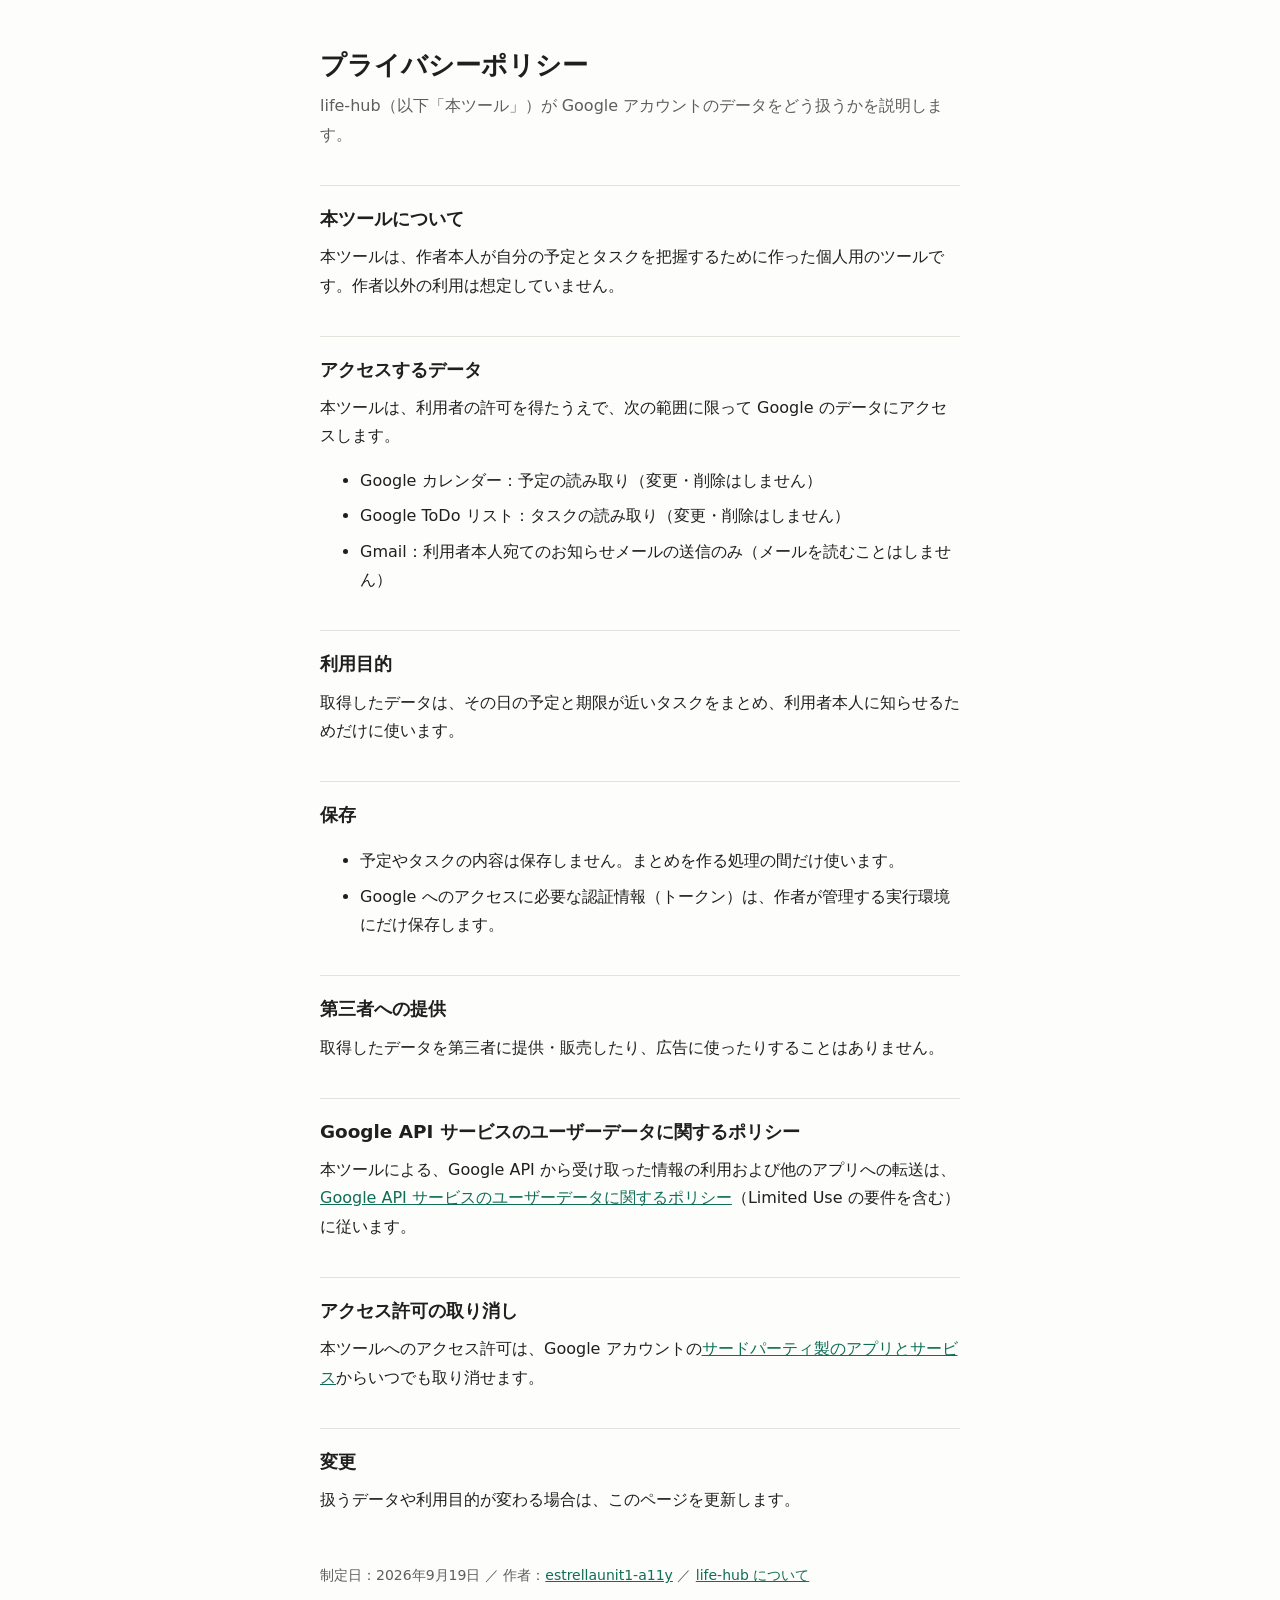
==== life-hub/privacy.html @ ae3b40b2 "life-hub の紹介ページとプライバシーポリシーを追加 Google の OAuth 同意画面を本番環境にするには、ホームページと プライバシーポリシーの公開 URL が必要なため。  Co-Au" ====
<!doctype html>
<html lang="ja">
<head>
<meta charset="utf-8">
<meta name="viewport" content="width=device-width, initial-scale=1">
<title>プライバシーポリシー | life-hub</title>
<meta name="description" content="life-hub が Google アカウントのデータをどう扱うか">
<link rel="stylesheet" href="../style.css">
</head>
<body>
<main>
  <h1>プライバシーポリシー</h1>
  <p class="lead">life-hub（以下「本ツール」）が Google アカウントのデータをどう扱うかを説明します。</p>

  <h2>本ツールについて</h2>
  <p>本ツールは、作者本人が自分の予定とタスクを把握するために作った個人用のツールです。作者以外の利用は想定していません。</p>

  <h2>アクセスするデータ</h2>
  <p>本ツールは、利用者の許可を得たうえで、次の範囲に限って Google のデータにアクセスします。</p>
  <ul>
    <li>Google カレンダー：予定の読み取り（変更・削除はしません）</li>
    <li>Google ToDo リスト：タスクの読み取り（変更・削除はしません）</li>
    <li>Gmail：利用者本人宛てのお知らせメールの送信のみ（メールを読むことはしません）</li>
  </ul>

  <h2>利用目的</h2>
  <p>取得したデータは、その日の予定と期限が近いタスクをまとめ、利用者本人に知らせるためだけに使います。</p>

  <h2>保存</h2>
  <ul>
    <li>予定やタスクの内容は保存しません。まとめを作る処理の間だけ使います。</li>
    <li>Google へのアクセスに必要な認証情報（トークン）は、作者が管理する実行環境にだけ保存します。</li>
  </ul>

  <h2>第三者への提供</h2>
  <p>取得したデータを第三者に提供・販売したり、広告に使ったりすることはありません。</p>

  <h2>Google API サービスのユーザーデータに関するポリシー</h2>
  <p>本ツールによる、Google API から受け取った情報の利用および他のアプリへの転送は、<a href="https://developers.google.com/terms/api-services-user-data-policy">Google API サービスのユーザーデータに関するポリシー</a>（Limited Use の要件を含む）に従います。</p>

  <h2>アクセス許可の取り消し</h2>
  <p>本ツールへのアクセス許可は、Google アカウントの<a href="https://myaccount.google.com/connections">サードパーティ製のアプリとサービス</a>からいつでも取り消せます。</p>

  <h2>変更</h2>
  <p>扱うデータや利用目的が変わる場合は、このページを更新します。</p>

  <footer>制定日：2026年9月19日 ／ 作者：<a href="https://github.com/estrellaunit1-a11y">estrellaunit1-a11y</a> ／ <a href="./">life-hub について</a></footer>
</main>
</body>
</html>
---- style.css ----
:root {
  --bg: #fdfdfc;
  --fg: #1f1f1d;
  --muted: #5f5e5a;
  --line: #e4e2da;
  --accent: #0f6e56;
}

@media (prefers-color-scheme: dark) {
  :root {
    --bg: #1b1b19;
    --fg: #ecebe6;
    --muted: #a9a79f;
    --line: #34332f;
    --accent: #5dcaa5;
  }
}

* {
  box-sizing: border-box;
}

body {
  margin: 0;
  background: var(--bg);
  color: var(--fg);
  font-family: system-ui, -apple-system, "Hiragino Sans", "Noto Sans JP", "Yu Gothic UI", sans-serif;
  line-height: 1.8;
}

main {
  max-width: 42rem;
  margin: 0 auto;
  padding: 3rem 1rem 4rem;
}

h1 {
  font-size: 1.6rem;
  line-height: 1.4;
  margin: 0 0 0.5rem;
}

h2 {
  font-size: 1.15rem;
  margin: 2.2rem 0 0.5rem;
  padding-top: 1rem;
  border-top: 1px solid var(--line);
}

p,
li {
  margin: 0.4rem 0;
}

.lead {
  color: var(--muted);
}

a {
  color: var(--accent);
}

footer {
  margin-top: 3rem;
  font-size: 0.875rem;
  color: var(--muted);
}
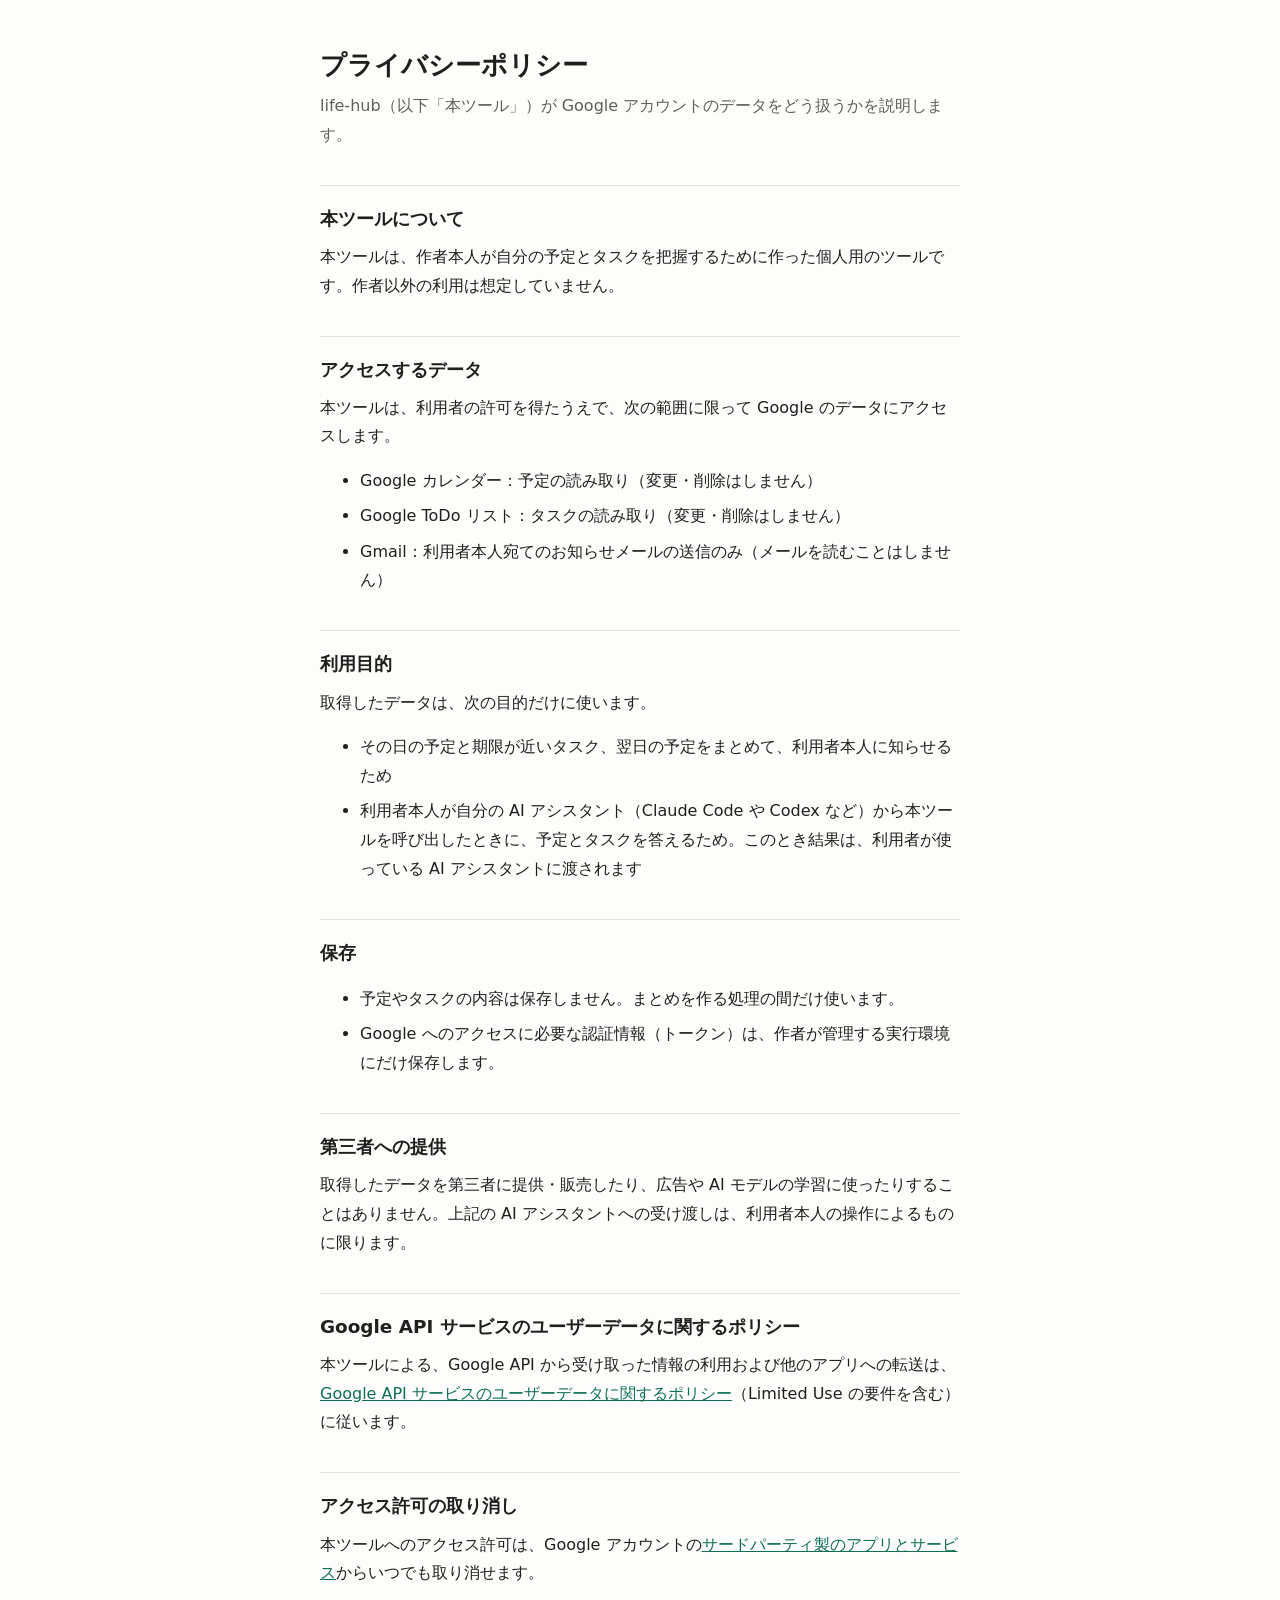
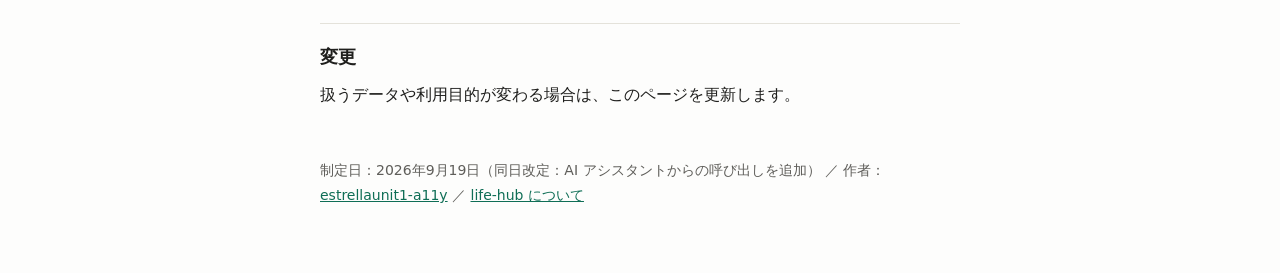
==== commit 8f4a474a: "プライバシーポリシーに AI アシスタントからの呼び出しを追記 life-hub に MCP サーバーを追加し、利用者本人の AI アシスタント（Claude Code・ Codex など）が予定とタ" ====
--- a/life-hub/privacy.html
+++ b/life-hub/privacy.html
@@ -24,7 +24,11 @@
   </ul>
 
   <h2>利用目的</h2>
-  <p>取得したデータは、その日の予定と期限が近いタスクをまとめ、利用者本人に知らせるためだけに使います。</p>
+  <p>取得したデータは、次の目的だけに使います。</p>
+  <ul>
+    <li>その日の予定と期限が近いタスク、翌日の予定をまとめて、利用者本人に知らせるため</li>
+    <li>利用者本人が自分の AI アシスタント（Claude Code や Codex など）から本ツールを呼び出したときに、予定とタスクを答えるため。このとき結果は、利用者が使っている AI アシスタントに渡されます</li>
+  </ul>
 
   <h2>保存</h2>
   <ul>
@@ -33,7 +37,7 @@
   </ul>
 
   <h2>第三者への提供</h2>
-  <p>取得したデータを第三者に提供・販売したり、広告に使ったりすることはありません。</p>
+  <p>取得したデータを第三者に提供・販売したり、広告や AI モデルの学習に使ったりすることはありません。上記の AI アシスタントへの受け渡しは、利用者本人の操作によるものに限ります。</p>
 
   <h2>Google API サービスのユーザーデータに関するポリシー</h2>
   <p>本ツールによる、Google API から受け取った情報の利用および他のアプリへの転送は、<a href="https://developers.google.com/terms/api-services-user-data-policy">Google API サービスのユーザーデータに関するポリシー</a>（Limited Use の要件を含む）に従います。</p>
@@ -44,7 +48,7 @@
   <h2>変更</h2>
   <p>扱うデータや利用目的が変わる場合は、このページを更新します。</p>
 
-  <footer>制定日：2026年9月19日 ／ 作者：<a href="https://github.com/estrellaunit1-a11y">estrellaunit1-a11y</a> ／ <a href="./">life-hub について</a></footer>
+  <footer>制定日：2026年9月19日（同日改定：AI アシスタントからの呼び出しを追加） ／ 作者：<a href="https://github.com/estrellaunit1-a11y">estrellaunit1-a11y</a> ／ <a href="./">life-hub について</a></footer>
 </main>
 </body>
 </html>
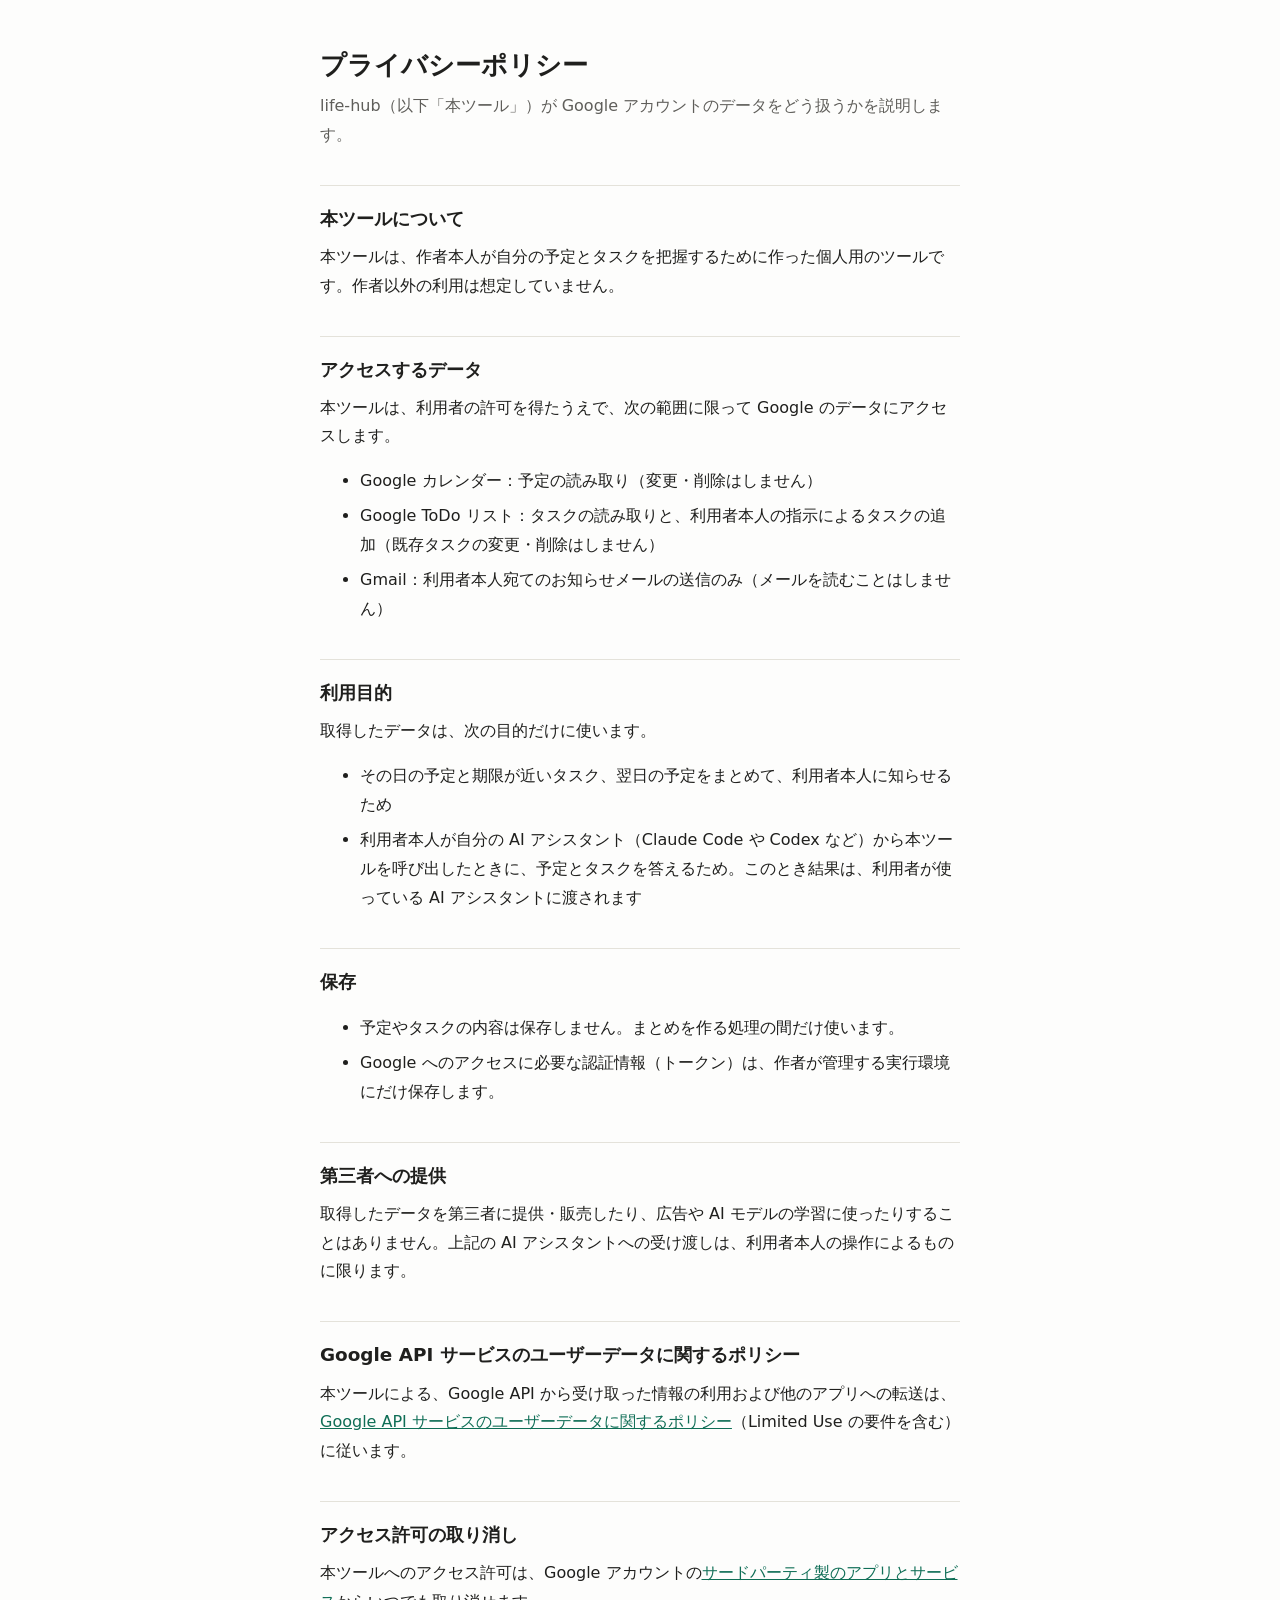
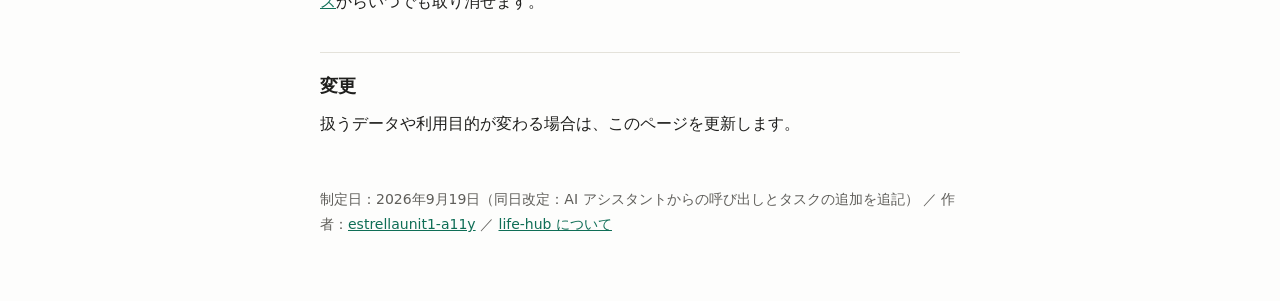
==== commit bc23b126: "プライバシーポリシーにタスクの追加を追記 life-hub が Google ToDo リストにタスクを追加できるようになるため （スコープを tasks.readonly から tasks に広げる" ====
--- a/life-hub/privacy.html
+++ b/life-hub/privacy.html
@@ -19,7 +19,7 @@
   <p>本ツールは、利用者の許可を得たうえで、次の範囲に限って Google のデータにアクセスします。</p>
   <ul>
     <li>Google カレンダー：予定の読み取り（変更・削除はしません）</li>
-    <li>Google ToDo リスト：タスクの読み取り（変更・削除はしません）</li>
+    <li>Google ToDo リスト：タスクの読み取りと、利用者本人の指示によるタスクの追加（既存タスクの変更・削除はしません）</li>
     <li>Gmail：利用者本人宛てのお知らせメールの送信のみ（メールを読むことはしません）</li>
   </ul>
 
@@ -48,7 +48,7 @@
   <h2>変更</h2>
   <p>扱うデータや利用目的が変わる場合は、このページを更新します。</p>
 
-  <footer>制定日：2026年9月19日（同日改定：AI アシスタントからの呼び出しを追加） ／ 作者：<a href="https://github.com/estrellaunit1-a11y">estrellaunit1-a11y</a> ／ <a href="./">life-hub について</a></footer>
+  <footer>制定日：2026年9月19日（同日改定：AI アシスタントからの呼び出しとタスクの追加を追記） ／ 作者：<a href="https://github.com/estrellaunit1-a11y">estrellaunit1-a11y</a> ／ <a href="./">life-hub について</a></footer>
 </main>
 </body>
 </html>
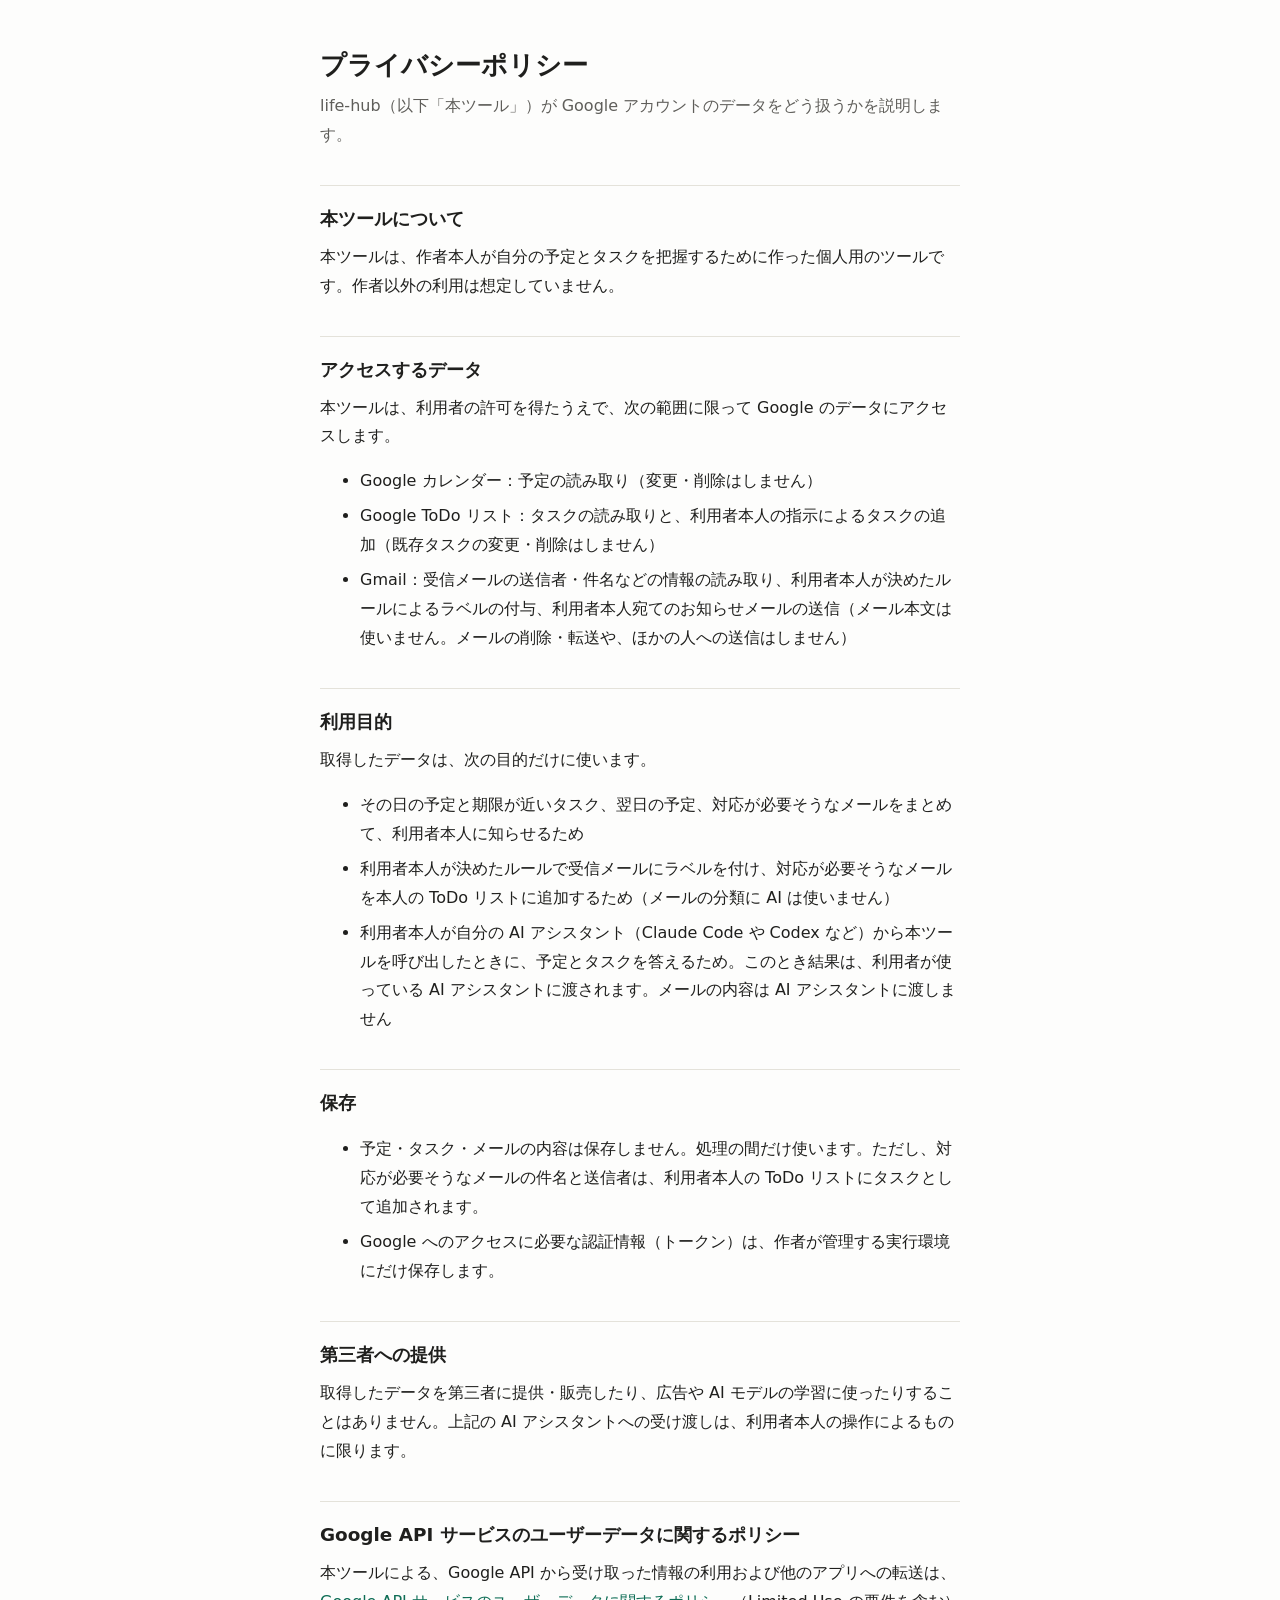
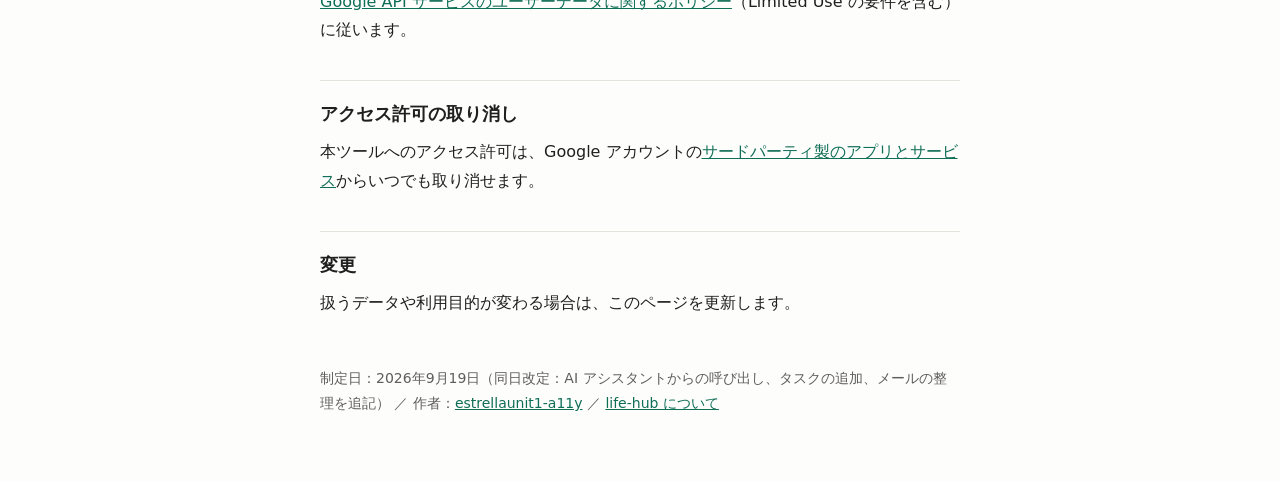
==== commit 4a364f4e: "プライバシーポリシーにメールの整理を追記 life-hub が Gmail のスコープに gmail.modify を加え、受信メールの送信者・件名を読んで ラベルを付け、要対応のメールを本人の To" ====
--- a/life-hub/privacy.html
+++ b/life-hub/privacy.html
@@ -20,19 +20,20 @@
   <ul>
     <li>Google カレンダー：予定の読み取り（変更・削除はしません）</li>
     <li>Google ToDo リスト：タスクの読み取りと、利用者本人の指示によるタスクの追加（既存タスクの変更・削除はしません）</li>
-    <li>Gmail：利用者本人宛てのお知らせメールの送信のみ（メールを読むことはしません）</li>
+    <li>Gmail：受信メールの送信者・件名などの情報の読み取り、利用者本人が決めたルールによるラベルの付与、利用者本人宛てのお知らせメールの送信（メール本文は使いません。メールの削除・転送や、ほかの人への送信はしません）</li>
   </ul>
 
   <h2>利用目的</h2>
   <p>取得したデータは、次の目的だけに使います。</p>
   <ul>
-    <li>その日の予定と期限が近いタスク、翌日の予定をまとめて、利用者本人に知らせるため</li>
-    <li>利用者本人が自分の AI アシスタント（Claude Code や Codex など）から本ツールを呼び出したときに、予定とタスクを答えるため。このとき結果は、利用者が使っている AI アシスタントに渡されます</li>
+    <li>その日の予定と期限が近いタスク、翌日の予定、対応が必要そうなメールをまとめて、利用者本人に知らせるため</li>
+    <li>利用者本人が決めたルールで受信メールにラベルを付け、対応が必要そうなメールを本人の ToDo リストに追加するため（メールの分類に AI は使いません）</li>
+    <li>利用者本人が自分の AI アシスタント（Claude Code や Codex など）から本ツールを呼び出したときに、予定とタスクを答えるため。このとき結果は、利用者が使っている AI アシスタントに渡されます。メールの内容は AI アシスタントに渡しません</li>
   </ul>
 
   <h2>保存</h2>
   <ul>
-    <li>予定やタスクの内容は保存しません。まとめを作る処理の間だけ使います。</li>
+    <li>予定・タスク・メールの内容は保存しません。処理の間だけ使います。ただし、対応が必要そうなメールの件名と送信者は、利用者本人の ToDo リストにタスクとして追加されます。</li>
     <li>Google へのアクセスに必要な認証情報（トークン）は、作者が管理する実行環境にだけ保存します。</li>
   </ul>
 
@@ -48,7 +49,7 @@
   <h2>変更</h2>
   <p>扱うデータや利用目的が変わる場合は、このページを更新します。</p>
 
-  <footer>制定日：2026年9月19日（同日改定：AI アシスタントからの呼び出しとタスクの追加を追記） ／ 作者：<a href="https://github.com/estrellaunit1-a11y">estrellaunit1-a11y</a> ／ <a href="./">life-hub について</a></footer>
+  <footer>制定日：2026年9月19日（同日改定：AI アシスタントからの呼び出し、タスクの追加、メールの整理を追記） ／ 作者：<a href="https://github.com/estrellaunit1-a11y">estrellaunit1-a11y</a> ／ <a href="./">life-hub について</a></footer>
 </main>
 </body>
 </html>
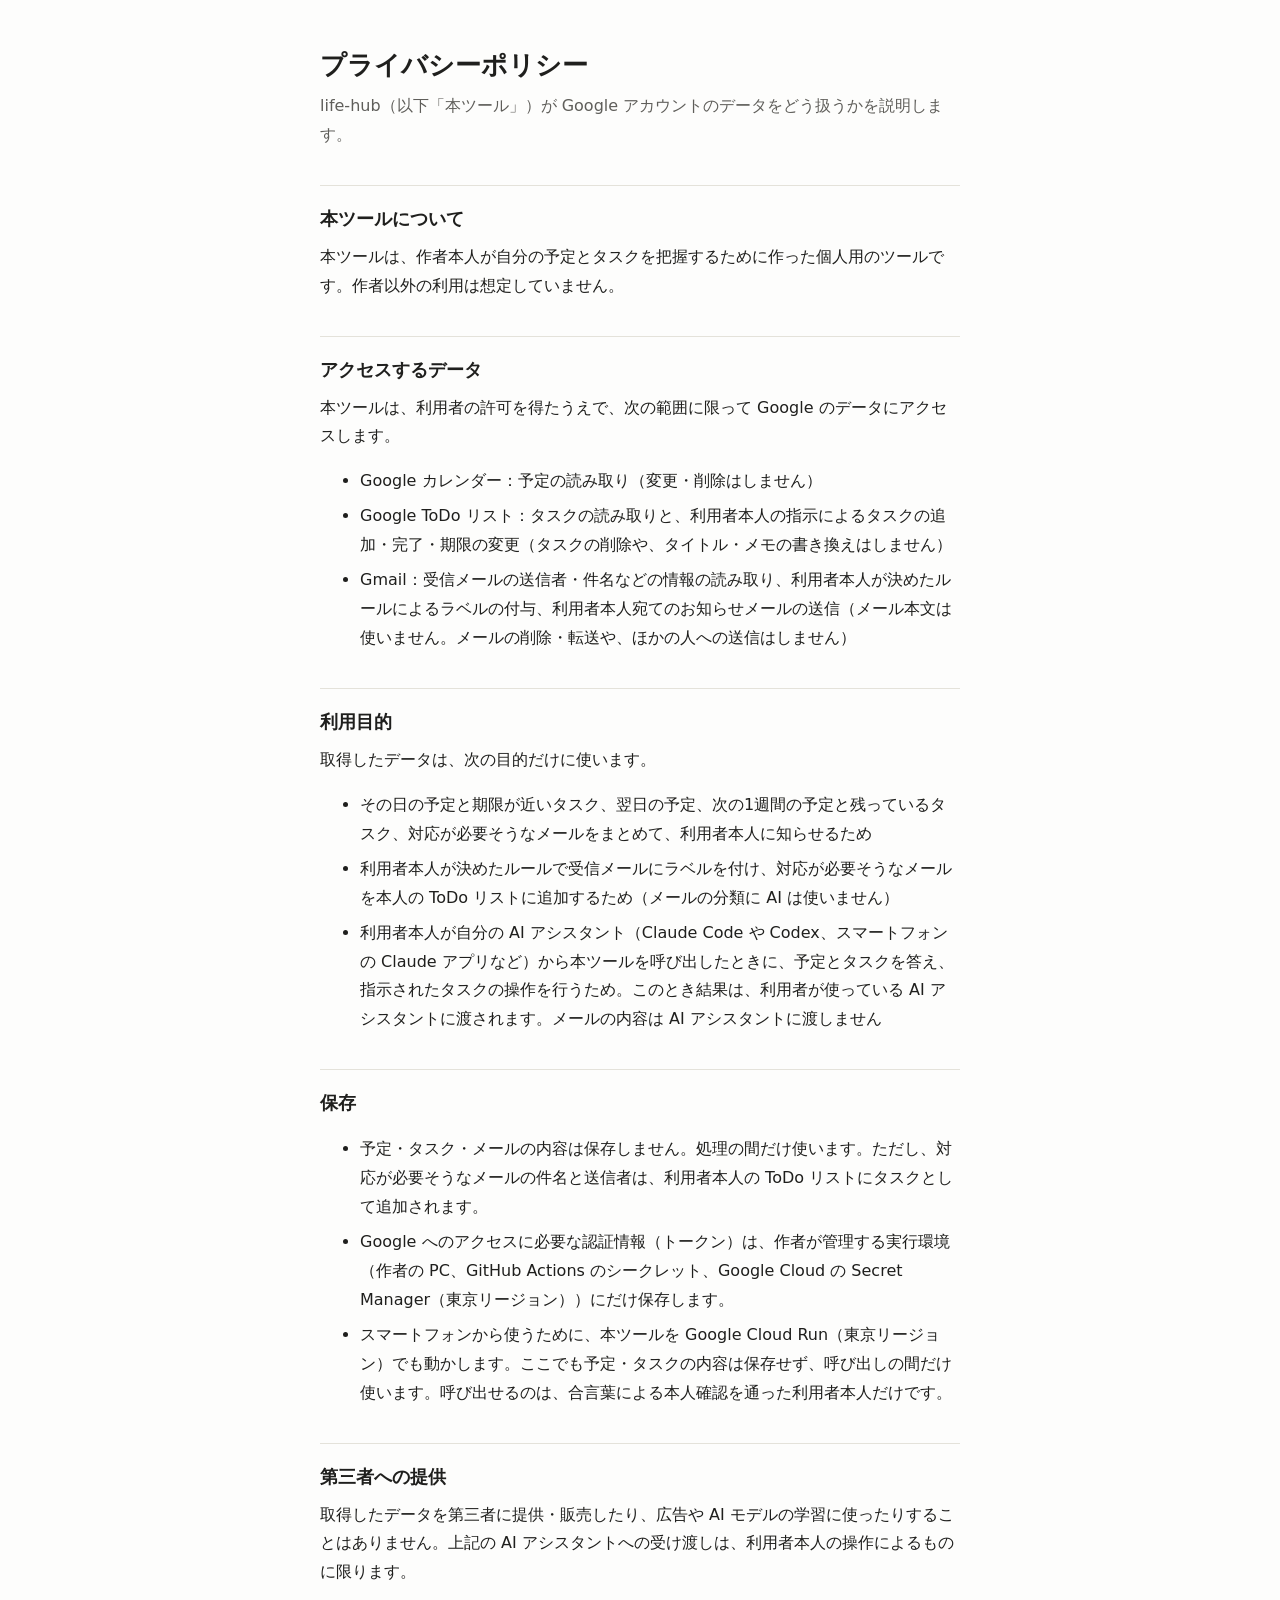
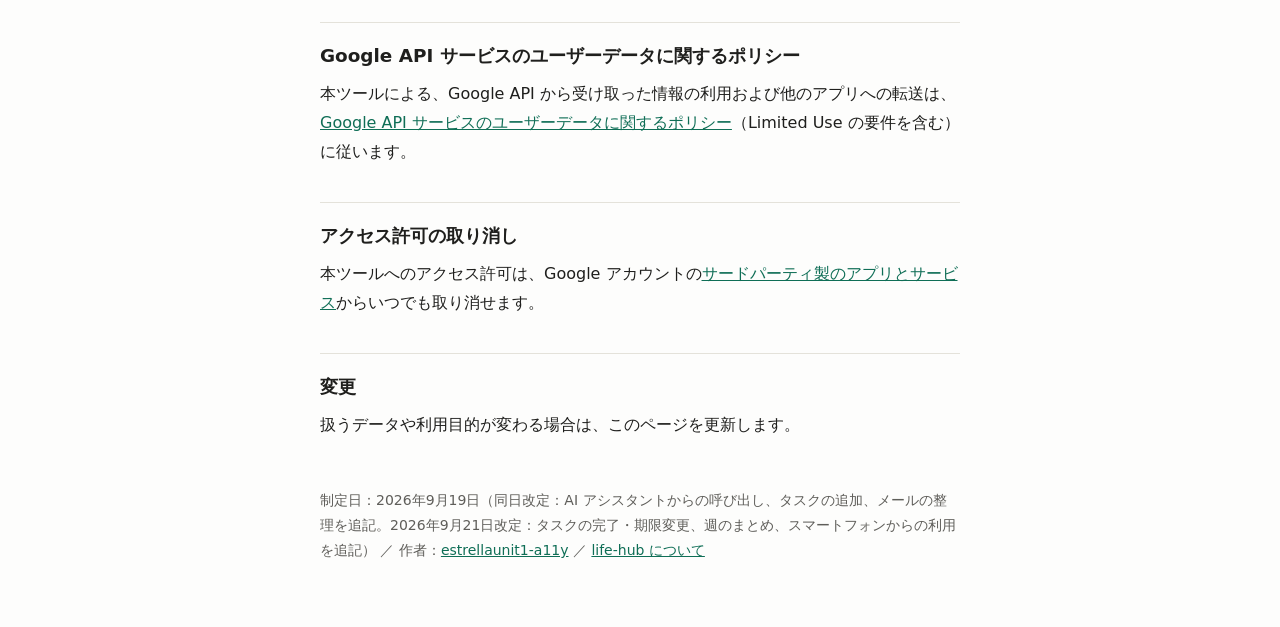
==== commit a6cab0b7: "プライバシーポリシーにタスクの完了・期限変更とスマホからの利用を追記 Co-Authored-By: Claude Opus 5 <noreply@anthropic.com>" ====
--- a/life-hub/privacy.html
+++ b/life-hub/privacy.html
@@ -19,22 +19,23 @@
   <p>本ツールは、利用者の許可を得たうえで、次の範囲に限って Google のデータにアクセスします。</p>
   <ul>
     <li>Google カレンダー：予定の読み取り（変更・削除はしません）</li>
-    <li>Google ToDo リスト：タスクの読み取りと、利用者本人の指示によるタスクの追加（既存タスクの変更・削除はしません）</li>
+    <li>Google ToDo リスト：タスクの読み取りと、利用者本人の指示によるタスクの追加・完了・期限の変更（タスクの削除や、タイトル・メモの書き換えはしません）</li>
     <li>Gmail：受信メールの送信者・件名などの情報の読み取り、利用者本人が決めたルールによるラベルの付与、利用者本人宛てのお知らせメールの送信（メール本文は使いません。メールの削除・転送や、ほかの人への送信はしません）</li>
   </ul>
 
   <h2>利用目的</h2>
   <p>取得したデータは、次の目的だけに使います。</p>
   <ul>
-    <li>その日の予定と期限が近いタスク、翌日の予定、対応が必要そうなメールをまとめて、利用者本人に知らせるため</li>
+    <li>その日の予定と期限が近いタスク、翌日の予定、次の1週間の予定と残っているタスク、対応が必要そうなメールをまとめて、利用者本人に知らせるため</li>
     <li>利用者本人が決めたルールで受信メールにラベルを付け、対応が必要そうなメールを本人の ToDo リストに追加するため（メールの分類に AI は使いません）</li>
-    <li>利用者本人が自分の AI アシスタント（Claude Code や Codex など）から本ツールを呼び出したときに、予定とタスクを答えるため。このとき結果は、利用者が使っている AI アシスタントに渡されます。メールの内容は AI アシスタントに渡しません</li>
+    <li>利用者本人が自分の AI アシスタント（Claude Code や Codex、スマートフォンの Claude アプリなど）から本ツールを呼び出したときに、予定とタスクを答え、指示されたタスクの操作を行うため。このとき結果は、利用者が使っている AI アシスタントに渡されます。メールの内容は AI アシスタントに渡しません</li>
   </ul>
 
   <h2>保存</h2>
   <ul>
     <li>予定・タスク・メールの内容は保存しません。処理の間だけ使います。ただし、対応が必要そうなメールの件名と送信者は、利用者本人の ToDo リストにタスクとして追加されます。</li>
-    <li>Google へのアクセスに必要な認証情報（トークン）は、作者が管理する実行環境にだけ保存します。</li>
+    <li>Google へのアクセスに必要な認証情報（トークン）は、作者が管理する実行環境（作者の PC、GitHub Actions のシークレット、Google Cloud の Secret Manager（東京リージョン））にだけ保存します。</li>
+    <li>スマートフォンから使うために、本ツールを Google Cloud Run（東京リージョン）でも動かします。ここでも予定・タスクの内容は保存せず、呼び出しの間だけ使います。呼び出せるのは、合言葉による本人確認を通った利用者本人だけです。</li>
   </ul>
 
   <h2>第三者への提供</h2>
@@ -49,7 +50,7 @@
   <h2>変更</h2>
   <p>扱うデータや利用目的が変わる場合は、このページを更新します。</p>
 
-  <footer>制定日：2026年9月19日（同日改定：AI アシスタントからの呼び出し、タスクの追加、メールの整理を追記） ／ 作者：<a href="https://github.com/estrellaunit1-a11y">estrellaunit1-a11y</a> ／ <a href="./">life-hub について</a></footer>
+  <footer>制定日：2026年9月19日（同日改定：AI アシスタントからの呼び出し、タスクの追加、メールの整理を追記。2026年9月21日改定：タスクの完了・期限変更、週のまとめ、スマートフォンからの利用を追記） ／ 作者：<a href="https://github.com/estrellaunit1-a11y">estrellaunit1-a11y</a> ／ <a href="./">life-hub について</a></footer>
 </main>
 </body>
 </html>
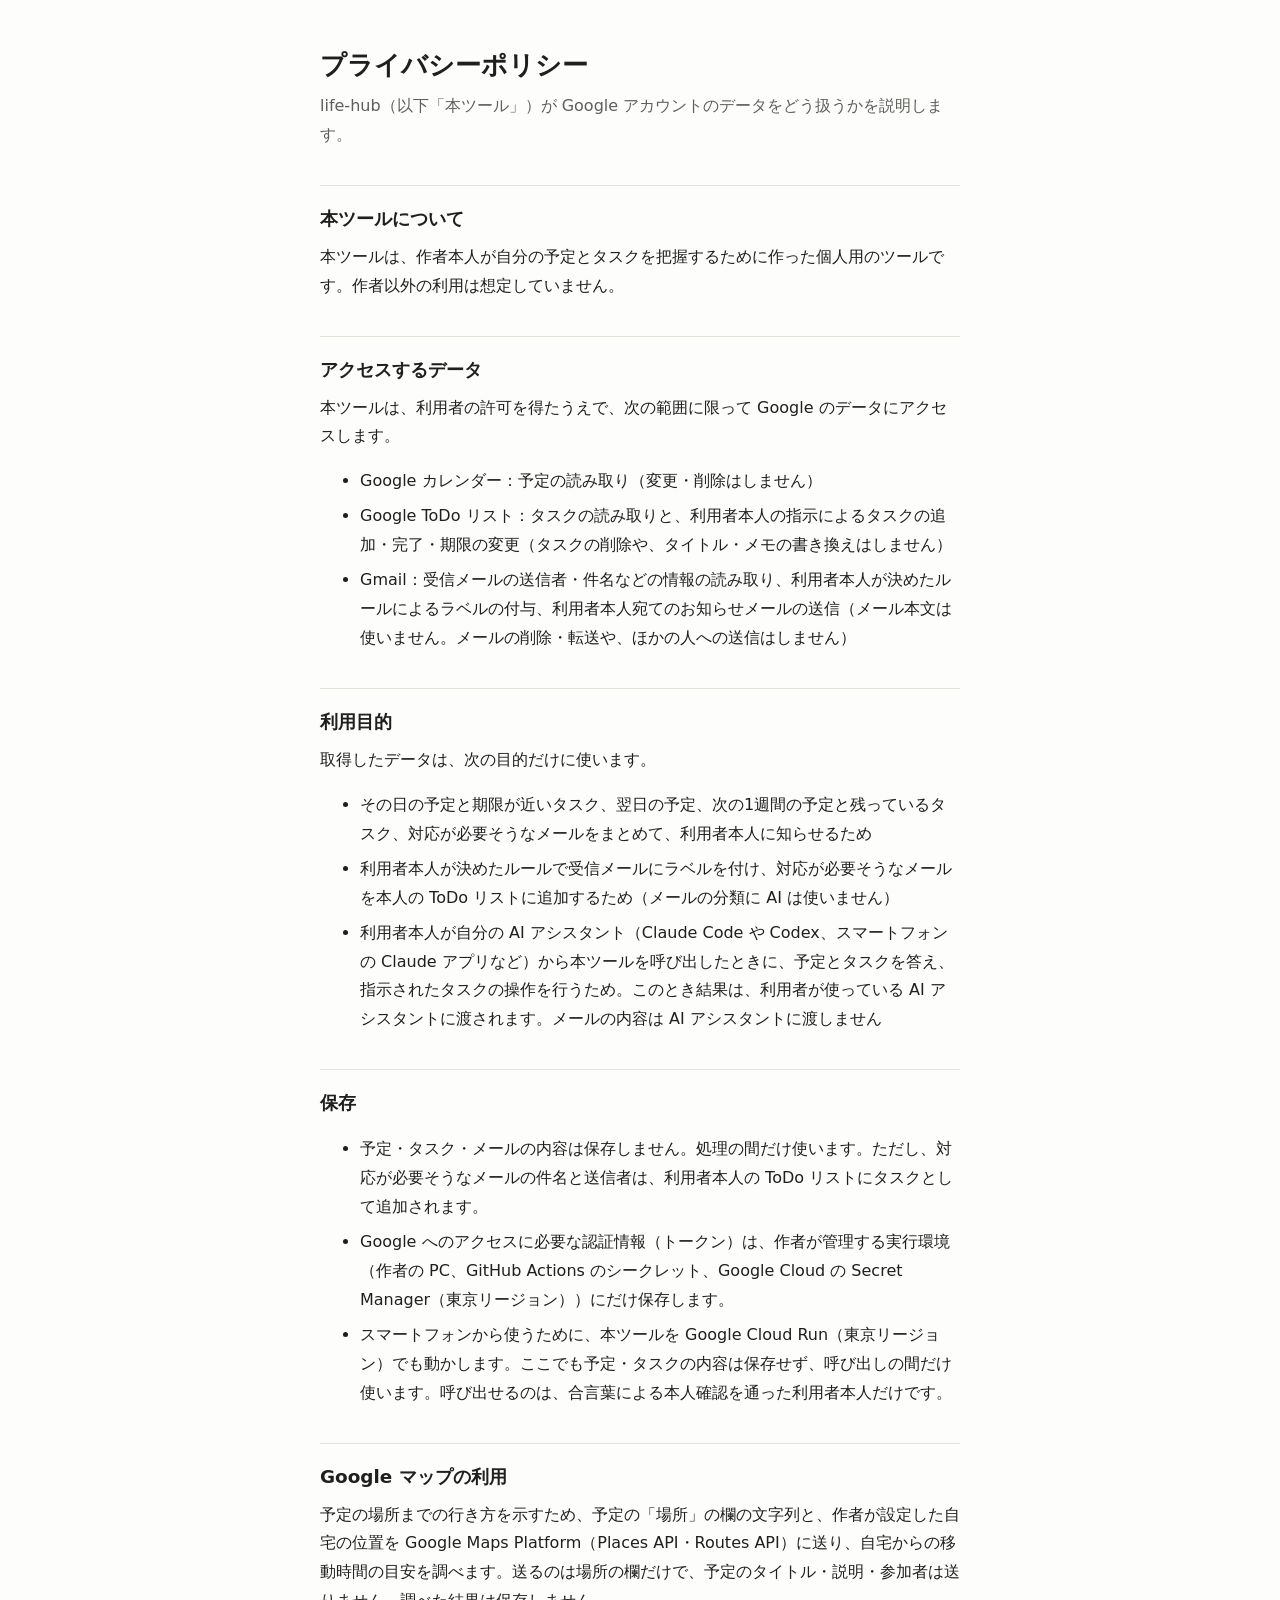
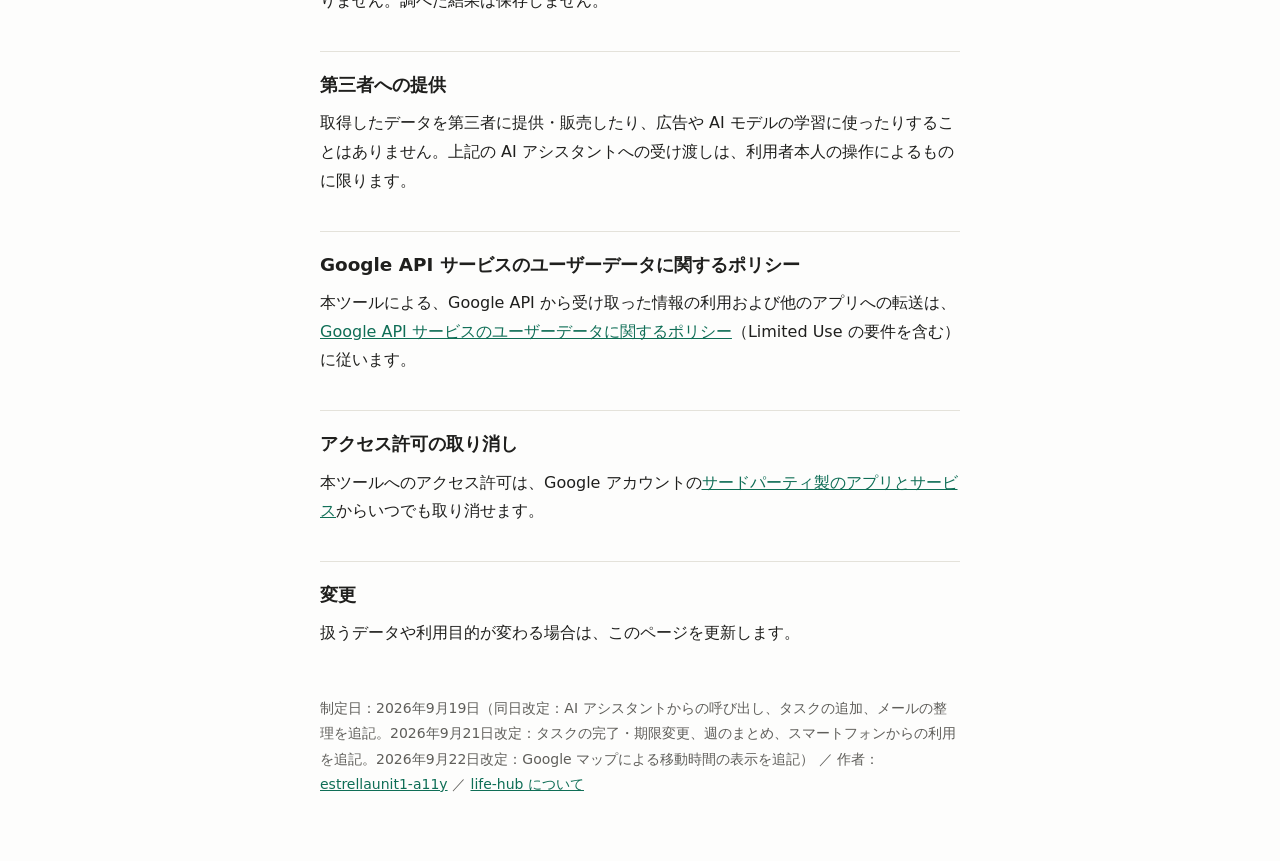
==== commit b28e2d5e: "プライバシーポリシーに Google マップによる移動時間の表示を追記 Co-Authored-By: Claude Opus 5 <noreply@anthropic.com>" ====
--- a/life-hub/privacy.html
+++ b/life-hub/privacy.html
@@ -38,6 +38,9 @@
     <li>スマートフォンから使うために、本ツールを Google Cloud Run（東京リージョン）でも動かします。ここでも予定・タスクの内容は保存せず、呼び出しの間だけ使います。呼び出せるのは、合言葉による本人確認を通った利用者本人だけです。</li>
   </ul>
 
+  <h2>Google マップの利用</h2>
+  <p>予定の場所までの行き方を示すため、予定の「場所」の欄の文字列と、作者が設定した自宅の位置を Google Maps Platform（Places API・Routes API）に送り、自宅からの移動時間の目安を調べます。送るのは場所の欄だけで、予定のタイトル・説明・参加者は送りません。調べた結果は保存しません。</p>
+
   <h2>第三者への提供</h2>
   <p>取得したデータを第三者に提供・販売したり、広告や AI モデルの学習に使ったりすることはありません。上記の AI アシスタントへの受け渡しは、利用者本人の操作によるものに限ります。</p>
 
@@ -50,7 +53,7 @@
   <h2>変更</h2>
   <p>扱うデータや利用目的が変わる場合は、このページを更新します。</p>
 
-  <footer>制定日：2026年9月19日（同日改定：AI アシスタントからの呼び出し、タスクの追加、メールの整理を追記。2026年9月21日改定：タスクの完了・期限変更、週のまとめ、スマートフォンからの利用を追記） ／ 作者：<a href="https://github.com/estrellaunit1-a11y">estrellaunit1-a11y</a> ／ <a href="./">life-hub について</a></footer>
+  <footer>制定日：2026年9月19日（同日改定：AI アシスタントからの呼び出し、タスクの追加、メールの整理を追記。2026年9月21日改定：タスクの完了・期限変更、週のまとめ、スマートフォンからの利用を追記。2026年9月22日改定：Google マップによる移動時間の表示を追記） ／ 作者：<a href="https://github.com/estrellaunit1-a11y">estrellaunit1-a11y</a> ／ <a href="./">life-hub について</a></footer>
 </main>
 </body>
 </html>
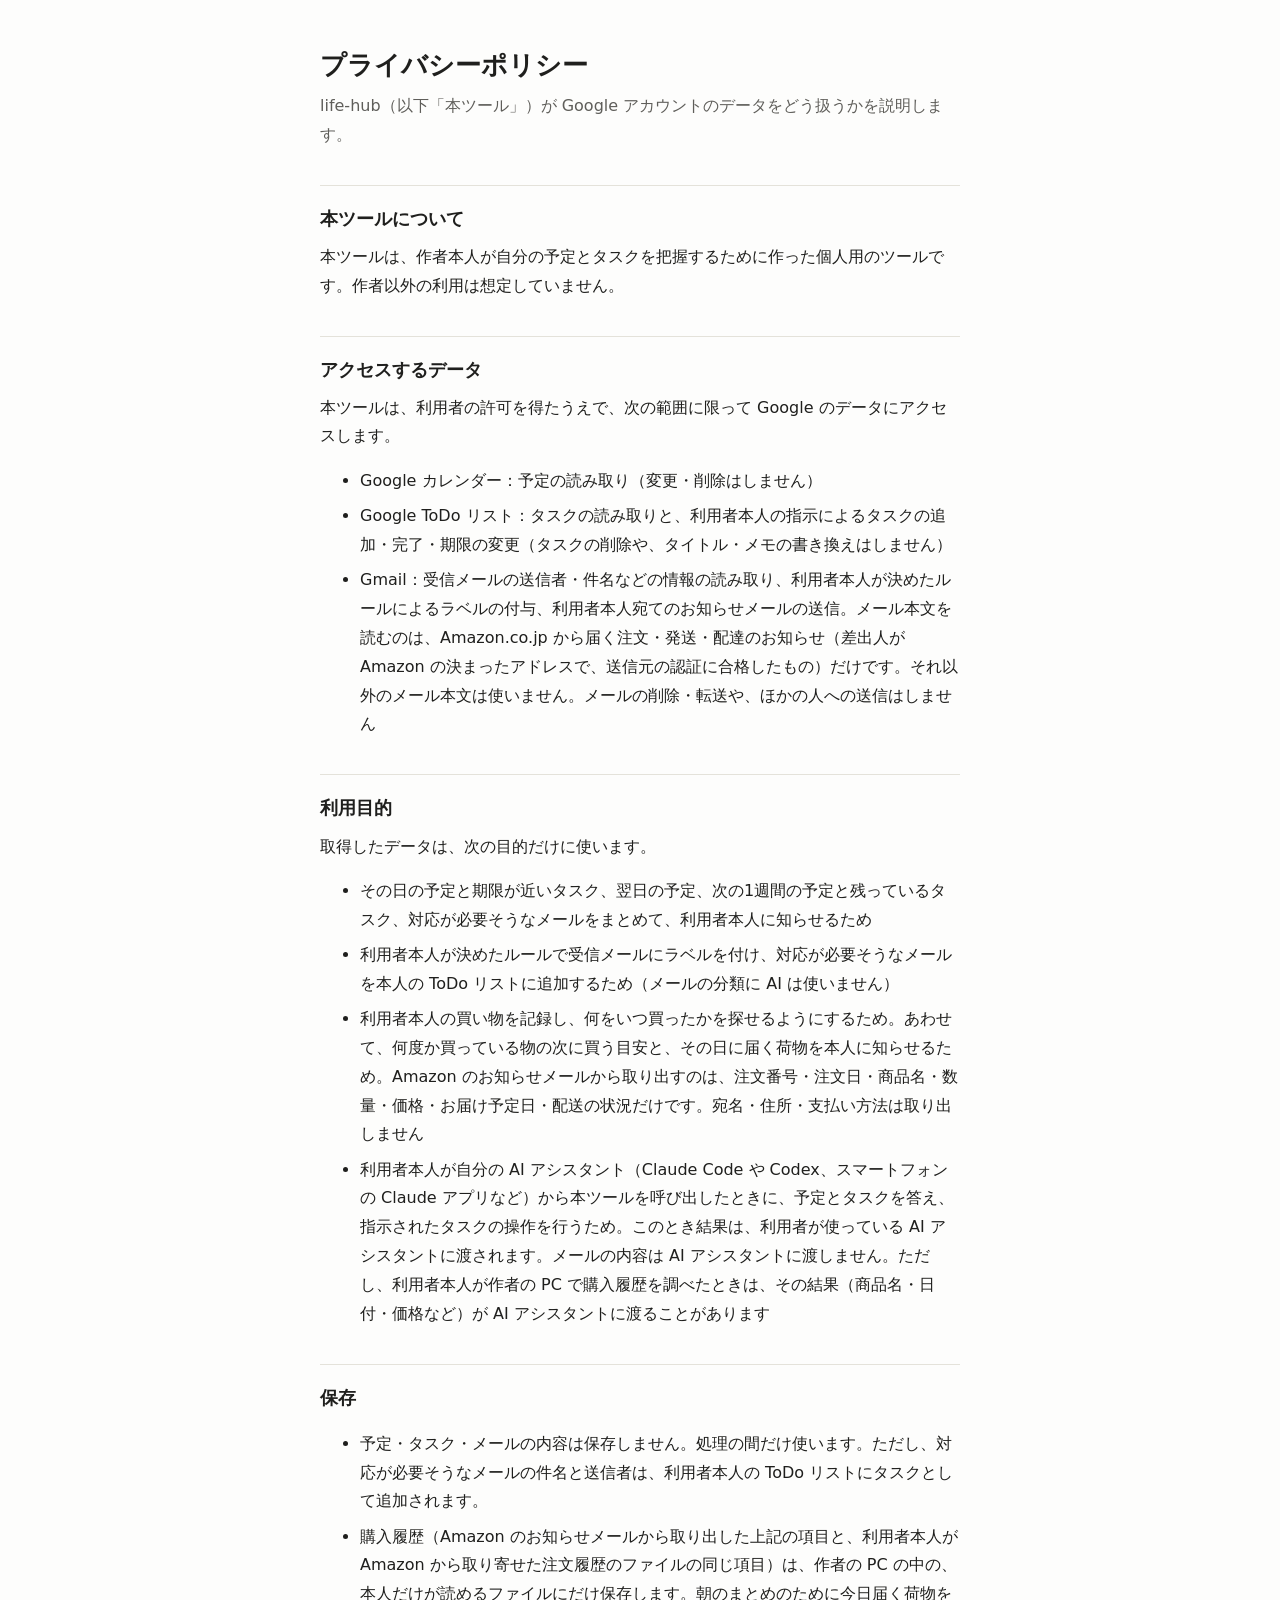
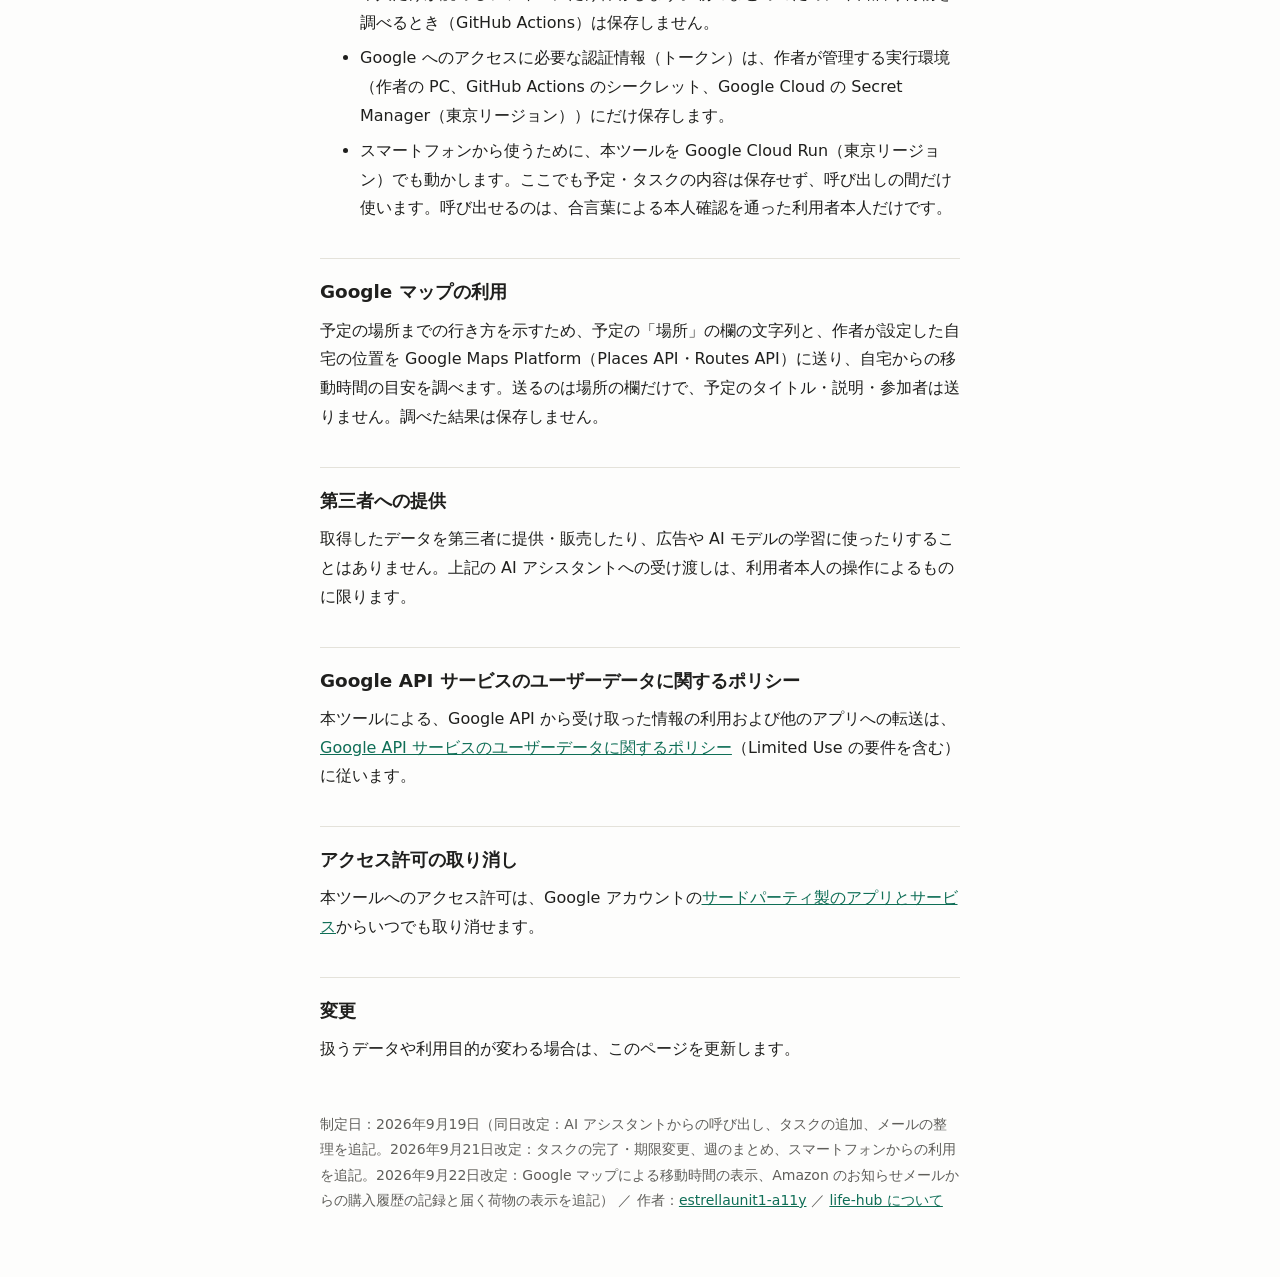
==== commit 81df814f: "プライバシーポリシーに Amazon のお知らせメールからの購入履歴の記録を追記 Co-Authored-By: Claude Opus 5 <noreply@anthropic.com>" ====
--- a/life-hub/privacy.html
+++ b/life-hub/privacy.html
@@ -20,7 +20,7 @@
   <ul>
     <li>Google カレンダー：予定の読み取り（変更・削除はしません）</li>
     <li>Google ToDo リスト：タスクの読み取りと、利用者本人の指示によるタスクの追加・完了・期限の変更（タスクの削除や、タイトル・メモの書き換えはしません）</li>
-    <li>Gmail：受信メールの送信者・件名などの情報の読み取り、利用者本人が決めたルールによるラベルの付与、利用者本人宛てのお知らせメールの送信（メール本文は使いません。メールの削除・転送や、ほかの人への送信はしません）</li>
+    <li>Gmail：受信メールの送信者・件名などの情報の読み取り、利用者本人が決めたルールによるラベルの付与、利用者本人宛てのお知らせメールの送信。メール本文を読むのは、Amazon.co.jp から届く注文・発送・配達のお知らせ（差出人が Amazon の決まったアドレスで、送信元の認証に合格したもの）だけです。それ以外のメール本文は使いません。メールの削除・転送や、ほかの人への送信はしません</li>
   </ul>
 
   <h2>利用目的</h2>
@@ -28,12 +28,14 @@
   <ul>
     <li>その日の予定と期限が近いタスク、翌日の予定、次の1週間の予定と残っているタスク、対応が必要そうなメールをまとめて、利用者本人に知らせるため</li>
     <li>利用者本人が決めたルールで受信メールにラベルを付け、対応が必要そうなメールを本人の ToDo リストに追加するため（メールの分類に AI は使いません）</li>
-    <li>利用者本人が自分の AI アシスタント（Claude Code や Codex、スマートフォンの Claude アプリなど）から本ツールを呼び出したときに、予定とタスクを答え、指示されたタスクの操作を行うため。このとき結果は、利用者が使っている AI アシスタントに渡されます。メールの内容は AI アシスタントに渡しません</li>
+    <li>利用者本人の買い物を記録し、何をいつ買ったかを探せるようにするため。あわせて、何度か買っている物の次に買う目安と、その日に届く荷物を本人に知らせるため。Amazon のお知らせメールから取り出すのは、注文番号・注文日・商品名・数量・価格・お届け予定日・配送の状況だけです。宛名・住所・支払い方法は取り出しません</li>
+    <li>利用者本人が自分の AI アシスタント（Claude Code や Codex、スマートフォンの Claude アプリなど）から本ツールを呼び出したときに、予定とタスクを答え、指示されたタスクの操作を行うため。このとき結果は、利用者が使っている AI アシスタントに渡されます。メールの内容は AI アシスタントに渡しません。ただし、利用者本人が作者の PC で購入履歴を調べたときは、その結果（商品名・日付・価格など）が AI アシスタントに渡ることがあります</li>
   </ul>
 
   <h2>保存</h2>
   <ul>
     <li>予定・タスク・メールの内容は保存しません。処理の間だけ使います。ただし、対応が必要そうなメールの件名と送信者は、利用者本人の ToDo リストにタスクとして追加されます。</li>
+    <li>購入履歴（Amazon のお知らせメールから取り出した上記の項目と、利用者本人が Amazon から取り寄せた注文履歴のファイルの同じ項目）は、作者の PC の中の、本人だけが読めるファイルにだけ保存します。朝のまとめのために今日届く荷物を調べるとき（GitHub Actions）は保存しません。</li>
     <li>Google へのアクセスに必要な認証情報（トークン）は、作者が管理する実行環境（作者の PC、GitHub Actions のシークレット、Google Cloud の Secret Manager（東京リージョン））にだけ保存します。</li>
     <li>スマートフォンから使うために、本ツールを Google Cloud Run（東京リージョン）でも動かします。ここでも予定・タスクの内容は保存せず、呼び出しの間だけ使います。呼び出せるのは、合言葉による本人確認を通った利用者本人だけです。</li>
   </ul>
@@ -53,7 +55,7 @@
   <h2>変更</h2>
   <p>扱うデータや利用目的が変わる場合は、このページを更新します。</p>
 
-  <footer>制定日：2026年9月19日（同日改定：AI アシスタントからの呼び出し、タスクの追加、メールの整理を追記。2026年9月21日改定：タスクの完了・期限変更、週のまとめ、スマートフォンからの利用を追記。2026年9月22日改定：Google マップによる移動時間の表示を追記） ／ 作者：<a href="https://github.com/estrellaunit1-a11y">estrellaunit1-a11y</a> ／ <a href="./">life-hub について</a></footer>
+  <footer>制定日：2026年9月19日（同日改定：AI アシスタントからの呼び出し、タスクの追加、メールの整理を追記。2026年9月21日改定：タスクの完了・期限変更、週のまとめ、スマートフォンからの利用を追記。2026年9月22日改定：Google マップによる移動時間の表示、Amazon のお知らせメールからの購入履歴の記録と届く荷物の表示を追記） ／ 作者：<a href="https://github.com/estrellaunit1-a11y">estrellaunit1-a11y</a> ／ <a href="./">life-hub について</a></footer>
 </main>
 </body>
 </html>
